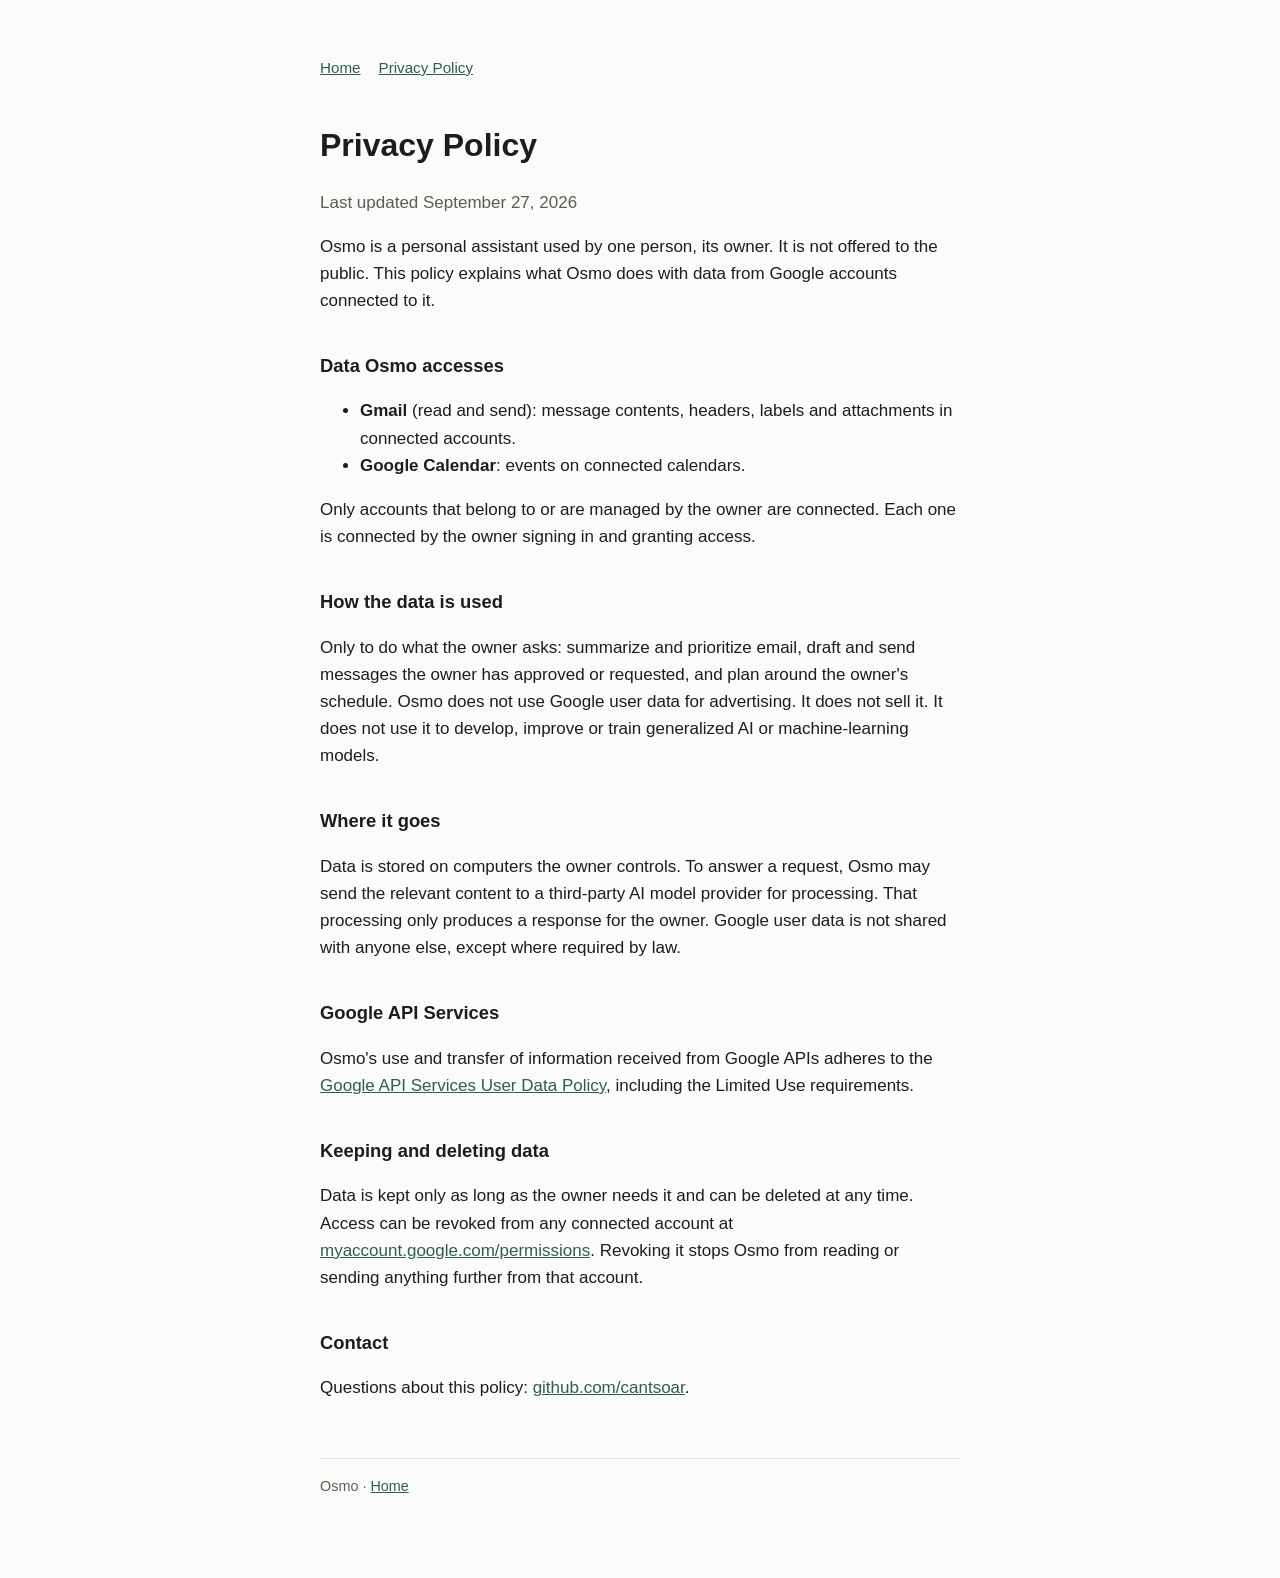
==== privacy.html @ bdcc7ca0 "Osmo homepage and privacy policy" ====
<!doctype html>
<html lang="en">
<head>
<meta charset="utf-8">
<meta name="viewport" content="width=device-width, initial-scale=1">
<title>Osmo Privacy Policy</title>
<link rel="stylesheet" href="style.css">
</head>
<body>
<main>
<nav><a href="./">Home</a><a href="privacy.html">Privacy Policy</a></nav>
<h1>Privacy Policy</h1>
<p class="muted">Last updated September 27, 2026</p>

<p>Osmo is a personal assistant used by one person, its owner. It is not offered to the public. This
policy explains what Osmo does with data from Google accounts connected to it.</p>

<h2>Data Osmo accesses</h2>
<ul>
<li><strong>Gmail</strong> (read and send): message contents, headers, labels and attachments in connected
accounts.</li>
<li><strong>Google Calendar</strong>: events on connected calendars.</li>
</ul>
<p>Only accounts that belong to or are managed by the owner are connected. Each one is connected by
the owner signing in and granting access.</p>

<h2>How the data is used</h2>
<p>Only to do what the owner asks: summarize and prioritize email, draft and send messages the owner
has approved or requested, and plan around the owner's schedule. Osmo does not use Google user data for
advertising. It does not sell it. It does not use it to develop, improve or train generalized AI or
machine-learning models.</p>

<h2>Where it goes</h2>
<p>Data is stored on computers the owner controls. To answer a request, Osmo may send the relevant
content to a third-party AI model provider for processing. That processing only produces a response for
the owner. Google user data is not shared with anyone else, except where required by law.</p>

<h2>Google API Services</h2>
<p>Osmo's use and transfer of information received from Google APIs adheres to the
<a href="https://developers.google.com/terms/api-services-user-data-policy">Google API Services User Data
Policy</a>, including the Limited Use requirements.</p>

<h2>Keeping and deleting data</h2>
<p>Data is kept only as long as the owner needs it and can be deleted at any time. Access can be revoked
from any connected account at
<a href="https://myaccount.google.com/permissions">myaccount.google.com/permissions</a>. Revoking it stops
Osmo from reading or sending anything further from that account.</p>

<h2>Contact</h2>
<p>Questions about this policy: <a href="https://github.com/cantsoar">github.com/cantsoar</a>.</p>

<footer>Osmo · <a href="./">Home</a></footer>
</main>
</body>
</html>
---- style.css ----
:root{--bg:#fbfbf9;--fg:#1d1d1b;--muted:#5c5c57;--line:#e3e2dc;--accent:#2f5d50}
@media (prefers-color-scheme:dark){:root{--bg:#161614;--fg:#ecebe6;--muted:#a3a29b;--line:#2e2d29;--accent:#8cc3b1}}
*{box-sizing:border-box}
body{margin:0;background:var(--bg);color:var(--fg);font:17px/1.6 -apple-system,BlinkMacSystemFont,"Segoe UI",Roboto,sans-serif}
main{max-width:680px;margin:0 auto;padding:56px 20px 80px}
h1{font-size:2rem;margin:0 0 4px}h2{font-size:1.15rem;margin:2em 0 .4em}
p,li{color:var(--fg)}.muted{color:var(--muted)}
a{color:var(--accent)}
nav{display:flex;gap:18px;margin:0 0 40px;font-size:.95rem}
footer{margin-top:56px;padding-top:16px;border-top:1px solid var(--line);font-size:.9rem;color:var(--muted)}
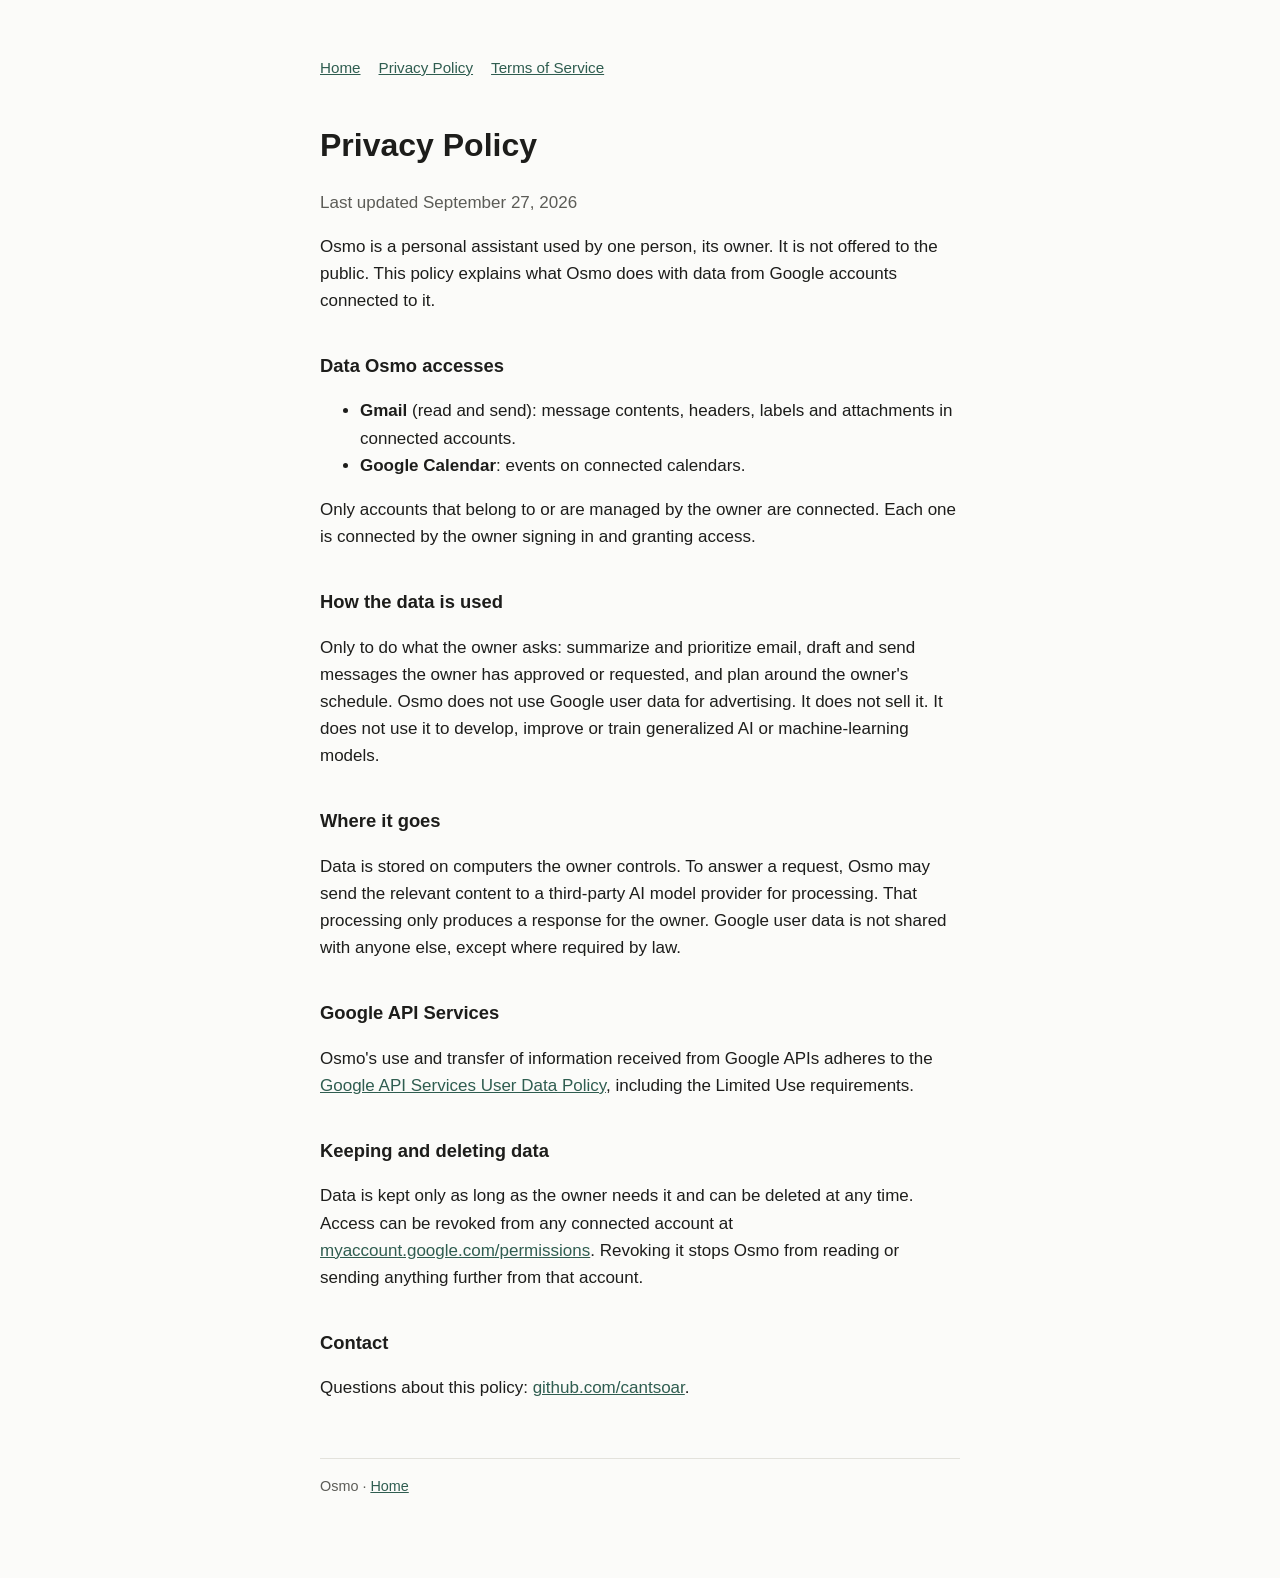
==== commit cd875455: "Add terms of service" ====
--- a/privacy.html
+++ b/privacy.html
@@ -8,7 +8,7 @@
 </head>
 <body>
 <main>
-<nav><a href="./">Home</a><a href="privacy.html">Privacy Policy</a></nav>
+<nav><a href="./">Home</a><a href="privacy.html">Privacy Policy</a><a href="terms.html">Terms of Service</a></nav>
 <h1>Privacy Policy</h1>
 <p class="muted">Last updated September 27, 2026</p>
 
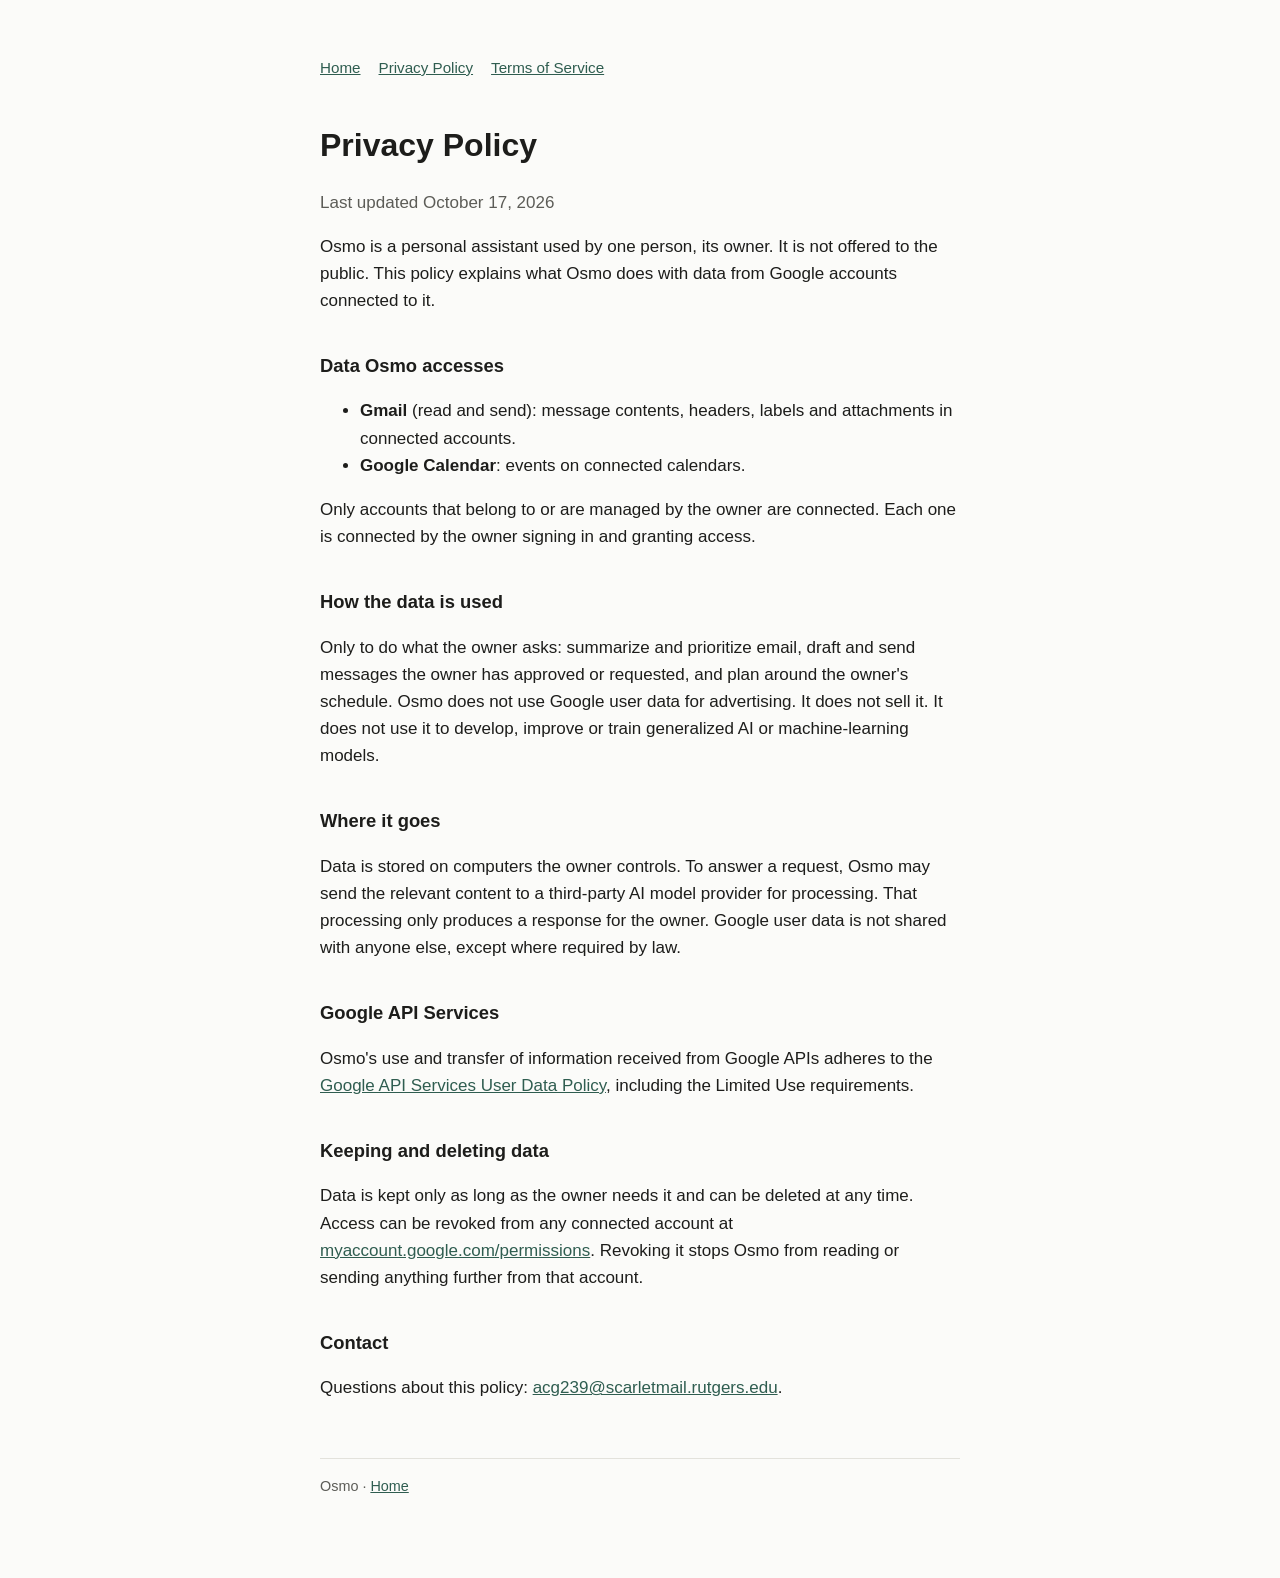
==== commit 8abd2ca4: "Update contact, maintainer and dates Co-Authored-By: Claude Sonnet 5.5 <noreply@anthropic.com>" ====
--- a/privacy.html
+++ b/privacy.html
@@ -10,7 +10,7 @@
 <main>
 <nav><a href="./">Home</a><a href="privacy.html">Privacy Policy</a><a href="terms.html">Terms of Service</a></nav>
 <h1>Privacy Policy</h1>
-<p class="muted">Last updated September 27, 2026</p>
+<p class="muted">Last updated October 17, 2026</p>
 
 <p>Osmo is a personal assistant used by one person, its owner. It is not offered to the public. This
 policy explains what Osmo does with data from Google accounts connected to it.</p>
@@ -47,7 +47,7 @@
 Osmo from reading or sending anything further from that account.</p>
 
 <h2>Contact</h2>
-<p>Questions about this policy: <a href="https://github.com/cantsoar">github.com/cantsoar</a>.</p>
+<p>Questions about this policy: <a href="mailto:acg239@scarletmail.rutgers.edu">acg239@scarletmail.rutgers.edu</a>.</p>
 
 <footer>Osmo · <a href="./">Home</a></footer>
 </main>
